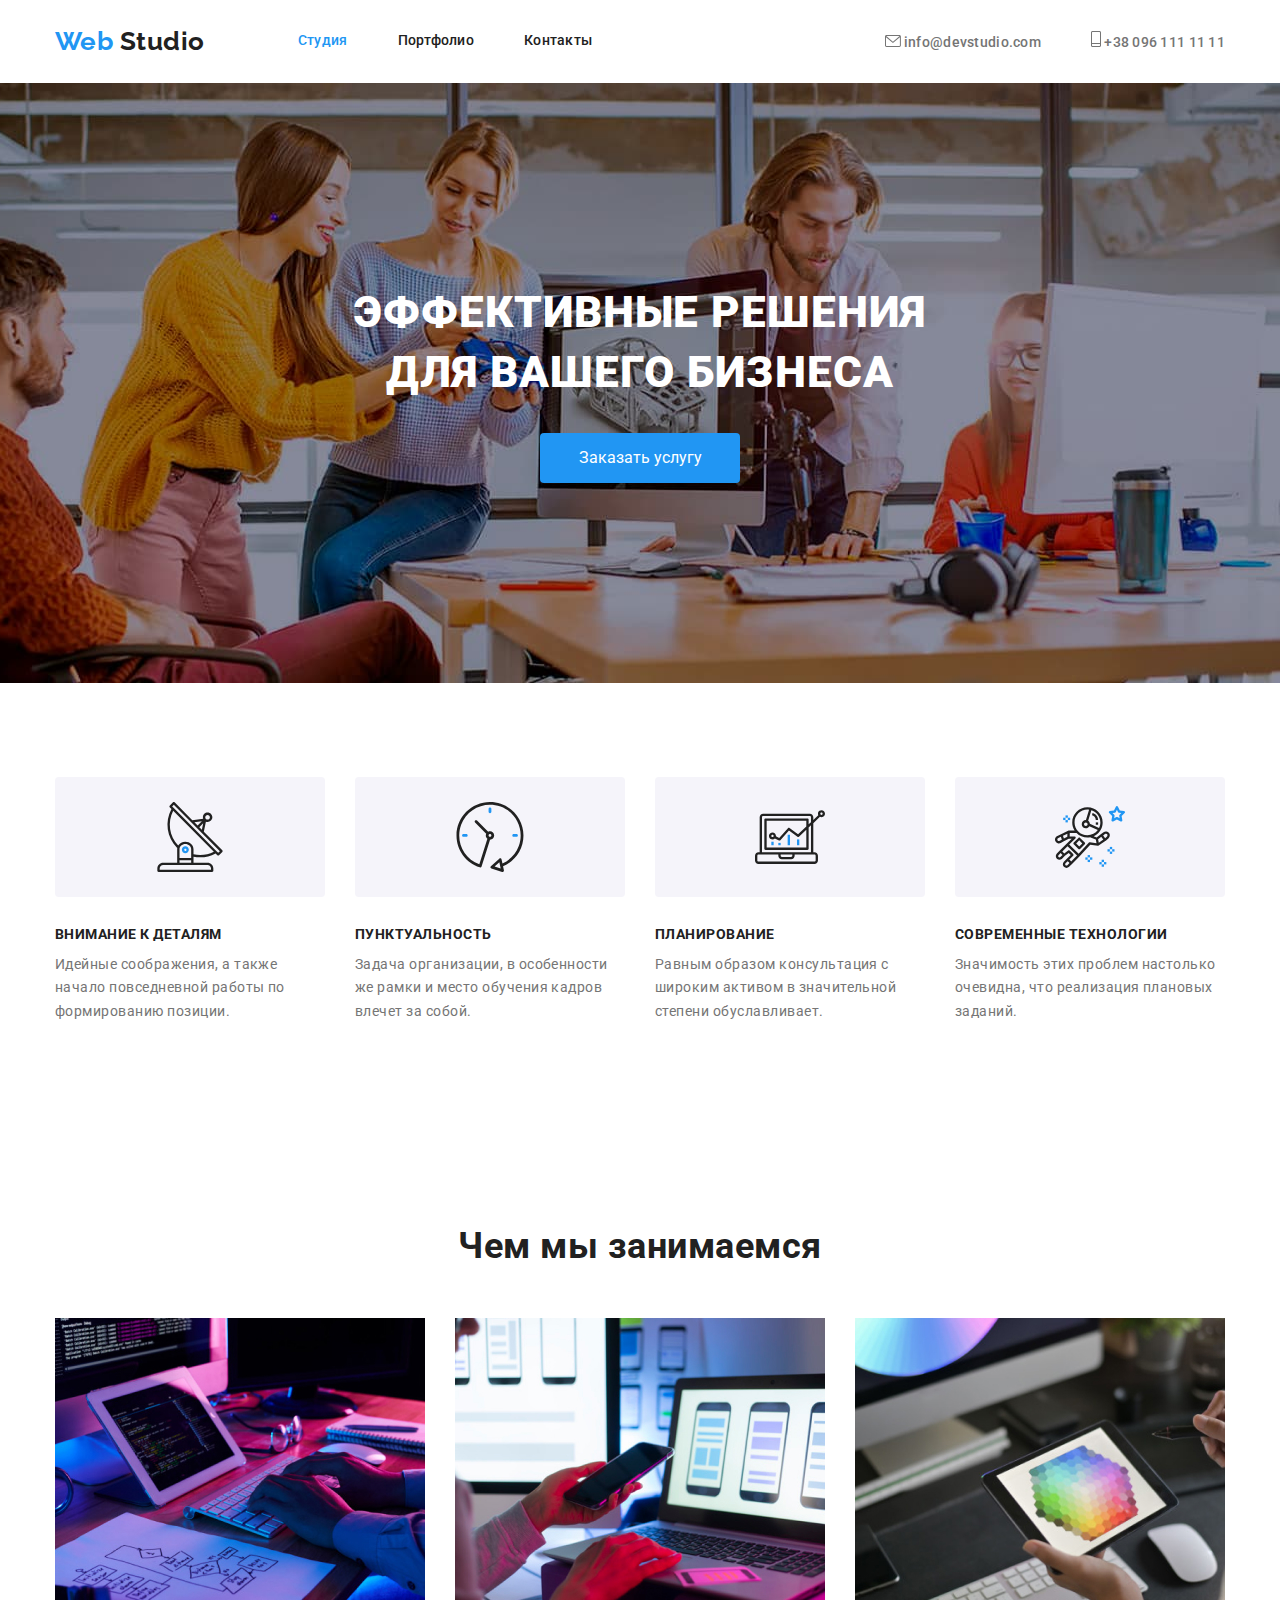
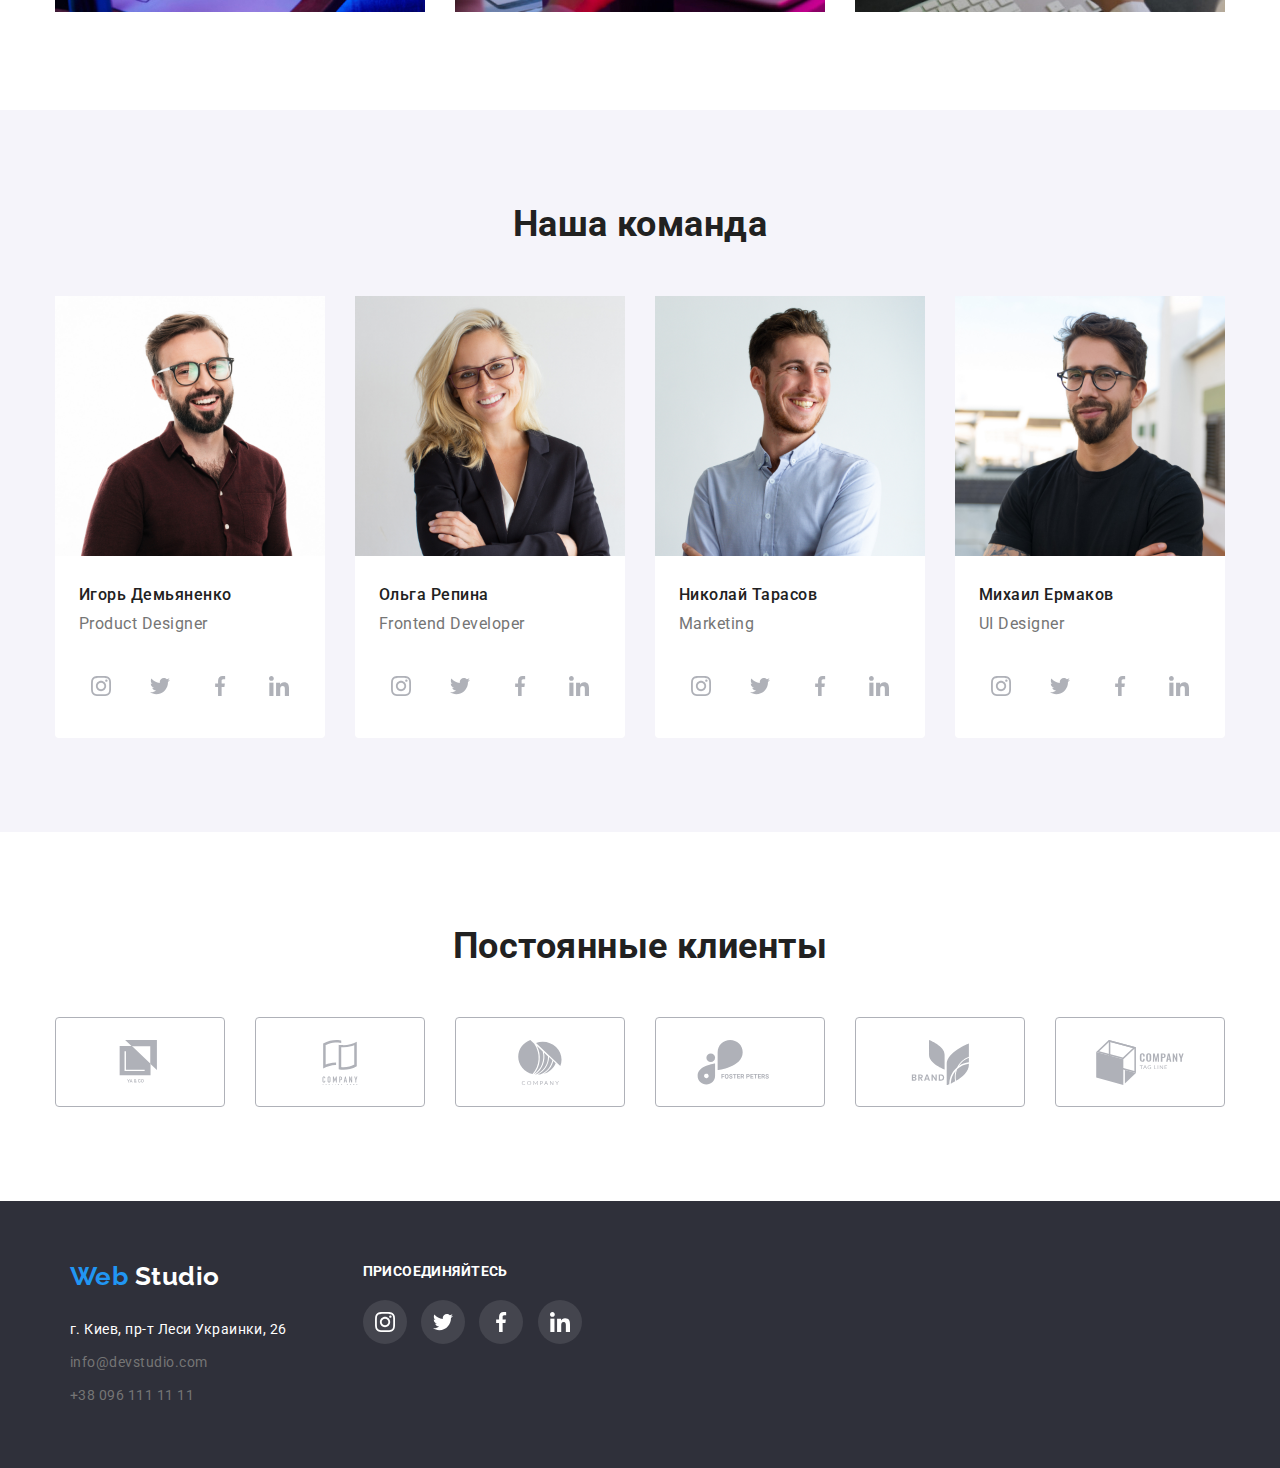
==== index.html @ 939cf26d "add5" ====
<!DOCTYPE html>
<html lang="ru">

<head>
    <meta charset="UTF-8">
    <meta name="viewport" content="width=device-width, initial-scale=1.0">
    <title>Web-Studio</title>
    <link href="https://fonts.googleapis.com/css2?family=Raleway:wght@700&family=Roboto:wght@400;500;700;900&display=swap" rel="stylesheet">
    <link rel="stylesheet" href="https://cdnjs.cloudflare.com/ajax/libs/modern-normalize/1.0.0/modern-normalize.min.css" integrity="sha512-ISS7cAi1PEhQ8jnbJpJZMd29NlhNj4AWYyLOSp2CE/CsHxTCu+r+t0D2yoJudVrd0/8fTVPUVDzY5Tvli75u/g==" crossorigin="anonymous" />
    <link rel="stylesheet" href="./css/styles.css">
</head>

<body>
    <!--Шапка сайта-->

    <header>

        <div class="container flexin">
            <nav class="site-nav flexin">
                <a href="/" class="logo">
                    <p><span class="blue">Web</span> Studio</p>
                </a>

                <ul class="list pages">
                    <li class="pages-item"><a href="/" class="link current">Студия</a></li>
                    <li class="pages-item"><a href="./portfolio.html" class="link">Портфолио</a></li>
                    <li class="pages-item"><a href="" class="link">Контакты</a></li>
                </ul>
            </nav>


            <ul class="list contacts-first ">
                <li class="pages-item envelope">
                    <svg>
                        <use href="./images/sprite.svg#envelope"></use>
                    </svg>
                    <a href="mailto:info@devstudio.com" class="contacts-now ">info@devstudio.com</a>

                </li>

                <li class="pages-item phone">
                    <svg>
                        <use href="./images/sprite.svg#phone"></use>
                    </svg>
                    <a href="tel:+380961111111" class="contacts-now ">+38 096 111 11 11</a>
                </li>
            </ul>
        </div>


    </header>

    <main>
        <!--Герой-->
        <section class="hero">
            <div class="container">
                <h1 class="hero-title">Эффективные решения <br> для вашего бизнеса</h1>
                <button type="button" class="hero-button">Заказать услугу</button>
            </div>

        </section>

        <!--Отличительные особенности-->

        <section class="features">
            <div class="container ">
                <h2 class="features-title hidden">Что нас выделяет на фоне остальных:</h2>
                <ul class="list features-container">
                    <li class="features-card icon-first">
                        <h3 class="features-subtitle">Внимание к деталям</h3>
                        <p class="features-description">Идейные соображения, а также начало повседневной работы по формированию позиции.</p>
                    </li>

                    <li class="features-card icon-second">
                        <h3 class="features-subtitle">Пунктуальность</h3>
                        <p class="features-description">Задача организации, в особенности же рамки и место обучения кадров влечет за собой.</p>
                    </li>

                    <li class="features-card icon-third">
                        <h3 class="features-subtitle">Планирование</h3>
                        <p class="features-description">Равным образом консультация с широким активом в значительной степени обуславливает.</p>
                    </li>

                    <li class="features-card icon-fourth">
                        <h3 class="features-subtitle">Современные технологии</h3>
                        <p class="features-description">Значимость этих проблем настолько очевидна, что реализация плановых заданий.</p>
                    </li>
                </ul>
            </div>
        </section>


        <!-- Чем мы занимаемся -->

        <section class="specialisations">
            <div class="container">
                <h2 class="specialisations-title">Чем мы занимаемся</h2>
                <ul class="list specialisations-container">
                    <li class="specialisations-img">
                        <div><img src="./images/specialisation1.jpg" width="370" alt="десктопные приложения"></div>
                    </li>

                    <li class="specialisations-img">
                        <div><img src="./images/specialisation2.jpg" width="370" alt="мобильные приложения"></div>
                    </li>

                    <li class="specialisations-img">
                        <div><img src="./images/specialisation3.jpg" width="370" alt="дизайнерские решения"></div>
                    </li>
                </ul>
            </div>
        </section>


        <!--Наша команда-->

        <section class="team">
            <div class="container">
                <h2 class="team-title">Наша команда</h2>
                <ul class="list team-list">
                    <li class="team-card">
                        <img class="team-img" src="./images/team1.jpg" width="270" alt="наш дизайнер">
                        <div class="team-content">
                            <h3 class="team-name">Игорь Демьяненко</h3>
                            <p class="team-prof">Product Designer</p>
                            <ul class="list social-list">
                                <li>
                                    <a href="" class="social-list-link">
                                        <svg>
                                            <use href="./images/sprite.svg#instagram"></use>
                                        </svg>
                                    </a>
                                </li>
                                <li>
                                    <a href="" class="social-list-link ">
                                        <svg class="social-list__svg">
                                            <use href="./images/sprite.svg#twitter"></use>
                                        </svg>
                                    </a>
                                </li>
                                <li>
                                    <a href="" class="social-list-link ">
                                        <svg class="social-list__svg">
                                            <use href="./images/sprite.svg#facebook"></use>
                                        </svg>
                                    </a>
                                </li>
                                <li>
                                    <a href="" class="social-list-link ">
                                        <svg class="social-list__svg">
                                            <use href="./images/sprite.svg#linkedin"></use>
                                        </svg>
                                    </a>
                                </li>
                            </ul>
                        </div>
                    </li>

                    <li class="team-card">
                        <img class="team-img" src="./images/team2.jpg" width="270" alt="наш фронтэнд девелопер">
                        <div class="team-content">
                            <h3 class="team-name">Ольга Репина</h3>
                            <p class="team-prof">Frontend Developer</p>
                            <ul class="list social-list">
                                <li>
                                    <a href="" class="social-list-link">
                                        <svg>
                                            <use href="./images/sprite.svg#instagram"></use>
                                        </svg>
                                    </a>
                                </li>
                                <li>
                                    <a href="" class="social-list-link ">
                                        <svg class="social-list__svg">
                                            <use href="./images/sprite.svg#twitter"></use>
                                        </svg>
                                    </a>
                                </li>
                                <li>
                                    <a href="" class="social-list-link ">
                                        <svg class="social-list__svg">
                                            <use href="./images/sprite.svg#facebook"></use>
                                        </svg>
                                    </a>
                                </li>
                                <li>
                                    <a href="" class="social-list-link ">
                                        <svg class="social-list__svg">
                                            <use href="./images/sprite.svg#linkedin"></use>
                                        </svg>
                                    </a>
                                </li>
                            </ul>

                        </div>
                    </li>

                    <li class="team-card">
                        <img class="team-img" src="./images/team3.jpg" width="270" alt="наш маркетолог">
                        <div class="team-content">
                            <h3 class="team-name">Николай Тарасов</h3>
                            <p class="team-prof">Marketing</p>
                            <ul class="list social-list">
                                <li>
                                    <a href="" class="social-list-link">
                                        <svg>
                                            <use href="./images/sprite.svg#instagram"></use>
                                        </svg>
                                    </a>
                                </li>
                                <li>
                                    <a href="" class="social-list-link ">
                                        <svg class="social-list__svg">
                                            <use href="./images/sprite.svg#twitter"></use>
                                        </svg>
                                    </a>
                                </li>
                                <li>
                                    <a href="" class="social-list-link ">
                                        <svg class="social-list__svg">
                                            <use href="./images/sprite.svg#facebook"></use>
                                        </svg>
                                    </a>
                                </li>
                                <li>
                                    <a href="" class="social-list-link ">
                                        <svg class="social-list__svg">
                                            <use href="./images/sprite.svg#linkedin"></use>
                                        </svg>
                                    </a>
                                </li>
                            </ul>
                        </div>
                    </li>

                    <li class="team-card">
                        <img class="team-img" src="./images/team4.jpg" width="270" alt="наш UI дизайнер">
                        <div class="team-content">
                            <h3 class="team-name">Михаил Ермаков</h3>
                            <p class="team-prof">UI Designer</p>
                            <ul class="list social-list">
                                <li>
                                    <a href="" class="social-list-link">
                                        <svg>
                                            <use href="./images/sprite.svg#instagram"></use>
                                        </svg>
                                    </a>
                                </li>
                                <li>
                                    <a href="" class="social-list-link ">
                                        <svg class="social-list__svg">
                                            <use href="./images/sprite.svg#twitter"></use>
                                        </svg>
                                    </a>
                                </li>
                                <li>
                                    <a href="" class="social-list-link ">
                                        <svg class="social-list__svg">
                                            <use href="./images/sprite.svg#facebook"></use>
                                        </svg>
                                    </a>
                                </li>
                                <li>
                                    <a href="" class="social-list-link ">
                                        <svg class="social-list__svg">
                                            <use href="./images/sprite.svg#linkedin"></use>
                                        </svg>
                                    </a>
                                </li>
                            </ul>
                        </div>
                    </li>
                </ul>
            </div>
        </section>

        <!-- Наши клиенты -->
        <section class="clients">
            <div class="container">
                <h2 class="clients-title">Постоянные клиенты</h2>
                <ul class="list clients-list">
                    <li class="clients-card">
                        <a href="" aria-label="Первая компания"></a>
                        <svg class="cleint-size">
                            <use href="./images/sprite.svg#logo1"></use>
                        </svg>
                    </li>
                    <li class="clients-card">
                        <a href="" aria-label="Вторая компания"></a>
                        <svg class="cleint-size">
                            <use href="./images/sprite.svg#logo2"></use>
                        </svg>
                    </li>
                    <li class="clients-card">
                        <a href="" aria-label="Третья компания"></a>
                        <svg class="cleint-size">
                            <use href="./images/sprite.svg#logo3"></use>
                        </svg>
                    </li>
                    <li class="clients-card">
                        <a href="" aria-label="Четвертая компания"></a>
                        <svg class="cleint-size">
                            <use href="./images/sprite.svg#logo4"></use>
                        </svg>
                    </li>
                    <li class="clients-card">
                        <a href="" aria-label="Пятая компания"></a>
                        <svg class="cleint-size">
                            <use href="./images/sprite.svg#logo5"></use>
                        </svg>
                    </li>
                    <li class="clients-card">
                        <a href="" aria-label="Шестая компания"></a>
                        <svg class="cleint-size">
                            <use href="./images/sprite.svg#logo6"></use>
                        </svg>
                    </li>
                </ul>
            </div>
        </section>
    </main>

    <!--Подвал сайта-->

    <footer class="contacts-footer">
        <div class="general container">
            <div class="container ">
                <div class="footer-logo">
                    <a href="/" class="logo">
                        <p class="no-margin"><span class="blue">Web</span> <span class="white">Studio</span></p>
                    </a>
                </div>
                <address class="contacts">
                <div class="contacts-city"><span class="contacts-address">г. Киев, пр-т Леси Украинки, 26</span></div>
                <div class="footer-email"><a href="mailto:info@devstudio.com" class="contacts-email">info@devstudio.com</a></div> 
                <div class="footer-phone"><a href="tel:+380961111111" class="contacts-phone">+38 096 111 11 11</a></div>
            </address>
            </div>
            <div class="container">
                <b class="follow-text">присоединяйтесь</b>
                <ul class="list follow-list">
                    <li class="follow">
                        <a href="" class="social-link-footer">
                            <svg>
                                <use href="./images/sprite.svg#instagram-footer"></use>
                            </svg>
                        </a>
                    </li>
                    <li class="follow">
                        <a href="" class="social-link-footer">
                            <svg class="social-list__svg">
                                <use href="./images/sprite.svg#twitter-footer"></use>
                            </svg>
                        </a>
                    </li>
                    <li class="follow">
                        <a href="" class="social-link-footer">
                            <svg class="social-list__svg">
                                <use href="./images/sprite.svg#facebook-footer"></use>
                            </svg>
                        </a>
                    </li>
                    <li class="follow">
                        <a href="" class="social-link-footer">
                            <svg class="social-list__svg">
                                <use href="./images/sprite.svg#linkedin-footer"></use>
                            </svg>
                        </a>
                    </li>
                </ul>
            </div>
            <!-- TBD -->
            <div class="container">
            </div>
            <!-- TBD -->
            <div class="container">

            </div>
        </div>
    </footer>

</body>

</html>
---- css/styles.css ----
:root {
    --primery-white-color: #ffffff;
    --background-hero: #2F303A;
    --background-team: #F5F4FA;
    --background-specialisations: #E5E5E5;
    --background-footer: #2F303A;
    --background-portfolio: #F5F4FA;
    --blue-color: #2196F3;
    --font-black: #212121;
    --font-grey: #757575;
    --font-white: #FFFFFF;
}

body {
    color: var(--font-black);
    background-color: var(--primery-white-color);
    font-family: Roboto, sans-serif;
    letter-spacing: 0.03em;
    margin: 0;
}


/*========== Стили для странички index.html ==========*/


/* Утилиты */

.list {
    margin: 0;
    padding: 0;
    list-style: none;
}

.flexin {
    display: flex;
    align-items: center;
    justify-content: space-around;
}

.hidden {
    display: none;
}

.container {
    box-sizing: border-box;
    margin-left: auto;
    margin-right: auto;
    width: 1200px;
    padding-left: 15px;
    padding-right: 15px;
}

.logo {
    color: var(--font-black);
    font-family: Raleway;
    font-weight: 700;
    font-size: 26px;
    line-height: 1.19;
    text-decoration: none;
}

.logo .blue {
    color: var(--blue-color);
}

.logo .white {
    color: var(--font-white);
}

.pages {
    display: flex;
    margin-left: 93px;
}

.pages .pages-item:not(:last-child) {
    margin-right: 50px;
}

.pages-item {
    font-weight: 500;
}

.site-nav .link {
    display: block;
    padding-top: 32px;
    padding-bottom: 32px;
    color: var(--font-black);
    text-decoration: none;
}

.site-nav .link.current {
    color: var(--blue-color);
}

.site-nav .link:hover,
.site-nav .link:focus {
    color: var(--blue-color);
}

.pages,
.contacts-first {
    font-size: 14px;
    line-height: 1.14;
    letter-spacing: 0.02em;
}

.contacts-first {
    display: flex;
    margin-left: auto;
    align-items: baseline;
}

.contacts-first .pages-item:not(:last-child) {
    margin-right: 50px;
}

.contacts-first .contacts-now {
    color: var(--font-grey);
    text-decoration: none;
}

.contacts-first .current {
    color: var(--blue-color);
}

.contacts-first .contacts-now:hover,
.contacts-first .contacts-now:focus {
    color: var(--blue-color);
}

.envelope svg {
    width: 16px;
    height: 12px;
    fill: #757575;
    /* margin-right: 10px; */
}

.phone svg {
    width: 10px;
    height: 16px;
    margin-left: 0px;
    fill: #757575;
}

.envelope:hover svg {
    fill: var(--blue-color);
}

.phone:hover svg {
    fill: var(--blue-color);
}

.line {
    position: absolute;
    width: 100%;
    height: 0px;
    left: 0px;
    top: 80px;
    border: 1px solid #ECECEC;
}

.hero {
    background-position: center;
    /* background-color: #E5E5E5; */
    background-image: url("../images/Header1.jpg");
    background-repeat: no-repeat;
    max-width: 1600;
    display: flex;
    margin-bottom: 94px;
    text-align: center;
    letter-spacing: 0.06em;
}

.hero .hero-title {
    margin-top: 200px;
    margin-bottom: 30px;
    color: var(--font-white);
    font-weight: 900;
    font-size: 44px;
    line-height: 1.36;
    text-transform: uppercase;
}

.hero .hero-button {
    display: flex;
    display: inline-block;
    padding: 10px 32px;
    margin-bottom: 200px;
    align-items: center;
    text-align: center;
    border-radius: 4px;
    color: var(--font-white);
    background-color: var(--blue-color);
    font-family: inherit;
    font-size: 16px;
    line-height: 1.8;
    border: 1px solid transparent;
    width: 200px;
    height: 50px;
    cursor: pointer;
}

.features {
    padding-bottom: 94px;
}

.features-container {
    display: flex;
}

.features-card:not(:last-child) {
    margin-right: 30px;
}

.features-card {
    width: calc((100% - 90px) / 4);
}

.features-card::before {
    display: block;
    content: "";
    height: 120px;
    background: #F5F4FA;
    background-size: auto;
    background-repeat: no-repeat;
    background-position: center;
    border-radius: 4px;
    margin-bottom: 30px;
}

.icon-first::before {
    background-image: url("../images/svg/antenna.svg");
}

.icon-second::before {
    background-image: url("../images/svg/clock.svg");
}

.icon-third::before {
    background-image: url("../images/svg/diagram.svg");
}

.icon-fourth::before {
    background-image: url("../images/svg/astronaut.svg");
}

.features-title {
    margin-top: 0;
    text-align: center;
}

.features .features-subtitle {
    margin-bottom: 10px;
    margin-top: 0;
    color: var(--font-black);
    font-weight: 700;
    font-size: 14px;
    line-height: 1.14;
    text-transform: uppercase;
}

.features .features-description {
    margin-top: 0;
    color: var(--font-grey);
    font-weight: 400;
    font-size: 14px;
    line-height: 1.71;
}

.specialisations {
    padding-top: 94px;
    padding-bottom: 94px;
    background-color: var(--font-white);
}

.specialisations-container {
    display: flex;
}

.specialisations-img:not(:last-child) {
    width: calc((100% - 60px) / 3);
    margin-right: 30px;
}

.specialisations-title {
    margin-top: 0;
    margin-bottom: 50px;
    text-align: center;
}

.team-card {
    width: calc((100% - 90px) / 4);
}

.team-card:not(:last-child) {
    margin-right: 30px;
}

.team-list {
    display: flex;
}

.team .team-title {
    margin-top: 0px;
    margin-bottom: 50px;
}

.specialisations .specialisations-title,
.team .team-title,
.clients-title {
    color: var(--font-black);
    font-weight: 700;
    font-size: 36px;
    line-height: 1.16;
    text-align: center;
}

.team-img {
    display: block;
}

.team {
    padding-top: 94px;
    padding-bottom: 94px;
    background-color: var(--background-team);
}

.team .team-name {
    margin: 0 auto;
    margin-bottom: 10px;
    padding-top: 30px;
    color: var(--font-black);
    font-weight: 500;
    font-size: 16px;
    line-height: 1.18;
}

.team .team-prof {
    margin-top: 0;
    margin-bottom: 30px;
    font-weight: 400;
    font-size: 16px;
    line-height: 1.18;
    color: var(--font-grey);
}

.team-content {
    /* display: flexbox; */
    background: #FFFFFF;
    border-radius: 0px 0px 4px 4px;
    box-sizing: border-box;
    padding-left: 24px;
    padding-right: 24px;
}


/* Оформление иконок- соц сетей */

.social-list {
    display: flex;
    justify-content: space-between;
    padding-bottom: 30px;
}

.social-list-link {
    display: flex;
    justify-content: center;
    align-items: center;
    width: 44px;
    height: 44px;
    background-color: #ffffff;
    border-radius: 50%;
}

.social-list-link svg {
    width: 20px;
    height: 20px;
    fill: #AFB1B8;
}

.social-list-link:hover {
    background-color: var(--blue-color);
    fill: var(--font-white);
}

.social-list-link:hover svg {
    fill: var(--font-white);
}


/* Стили для footer */

.contacts-footer {
    background-color: var(--background-footer);
    padding-top: 60px;
    padding-bottom: 60px;
    display: flex;
    flex-direction: column;
}

.contacts {
    font-weight: 400;
    font-size: 14px;
    line-height: 1.7;
    font-style: normal;
    display: flex;
    flex-direction: column;
}

.contacts-city,
.footer-email {
    margin-top: 0;
    margin-bottom: 9px;
}

.footer-phone {
    margin-top: 0;
}

.contacts .contacts-address {
    color: var(--font-white);
}

.contacts .contacts-email,
.contacts .contacts-phone {
    color: var(--font-grey);
    text-decoration: none;
}

.no-margin {
    margin-top: 0;
}

.social-link-footer {
    display: flex;
    justify-content: center;
    align-items: center;
    width: 44px;
    height: 44px;
    background-color: rgba(255, 255, 255, 0.1);
    border-radius: 50%;
}

.social-link-footer svg {
    width: 20px;
    height: 20px;
}

.follow {
    display: inline-block;
    margin-right: 10px;
}

.general {
    display: flex;
    justify-content: flex-start;
}

.follow-text {
    font-weight: 700;
    font-size: 14px;
    line-height: 1.14;
    letter-spacing: 0.03em;
    text-transform: uppercase;
    color: var(--font-white);
}

.follow-list {
    margin-top: 20px;
}

.social-link-footer:hover {
    background-color: var(--blue-color);
}


/*======== Стили для странички portfolio.html =========*/


/* Кнопки */

.buttons-list {
    display: flex;
    margin-top: 0;
    margin-left: auto;
    justify-content: center;
}


/* Устанавливаем marginßright всем кнопкам, кроме последней */

.buttons-list .button-item:not(:last-child) {
    margin-right: 8px;
}

.buttons-title,
.works-title {
    margin-top: 0;
    margin-bottom: 50px;
    text-align: center;
}

.filter-block {
    padding-top: 94px;
    padding-bottom: 50px;
    text-decoration: none;
}

.filter-block .buttons-link {
    color: var(--font-black);
    background-color: var(--background-portfolio);
    font-family: inherit;
    padding: 6px 22px;
    font-family: inherit;
    font-weight: 500;
    font-size: 16px;
    line-height: 1.625;
    border-radius: 4px;
    margin-top: 0;
    margin-bottom: 50px;
}

.filter-block .buttons-link:hover,
.filter-block .buttons-link:focus {
    color: var(--font-white);
}

.filter-block .buttons-link:hover,
.filter-block .buttons-link:focus {
    background-color: var(--blue-color);
    cursor: pointer;
    box-shadow: 0px 3px 1px rgba(0, 0, 0, 0.1), 0px 1px 2px rgba(0, 0, 0, 0.08), 0px 2px 2px rgba(0, 0, 0, 0.12);
}

.filter-block .button-item {
    display: inline-block;
    text-decoration: none;
}

.buttons-link {
    border: 1px solid transparent;
}


/* Наши клиенты  */

.clients {
    padding-top: 94px;
    padding-bottom: 94px;
}

.clients-title {
    margin-top: 0;
    margin-bottom: 50px;
}

.clients-list {
    display: flex;
}

.clients-card {
    width: calc((100% - 150px) / 6);
    height: 90px;
    border: 1px solid #AFB1B8;
    box-sizing: border-box;
    border-radius: 4px;
    display: flex;
    justify-content: center;
    align-items: center;
    cursor: pointer;
}

.clients-card:not(:last-child) {
    margin-right: 30px;
}

.clients-card:hover {
    border-color: var(--blue-color);
}

.clients-card:hover svg {
    fill: var(--blue-color);
}

.cleint-size {
    width: 88.48px;
    height: 45.44px;
    fill: #AFB1B8;
}


/* Стили для портфолио */

.works {
    padding-bottom: 94px;
}

.works-card {
    display: flex;
    flex-wrap: wrap;
    /* margin-bottom: 30px; */
}

.works-card-elem {
    width: calc((100% - 60px) / 3);
    height: 404px;
    margin-bottom: 30px;
}

.works-card-elem:hover {
    box-shadow: 0px 1px 1px rgba(0, 0, 0, 0.12), 0px 4px 4px rgba(0, 0, 0, 0.06), 1px 4px 6px rgba(0, 0, 0, 0.16);
}


/* Каждый третий элемент без margin */

.works-card-elem:nth-child(3n) {
    margin-right: 0;
}


/* Три последних элемента с margin-bottom */


/* .works-card-elem:nth-last-child(-n + 3) {
    margin-bottom: 94px;
} */


/* Все кроме 3,6,9 имеют margin справа */

.works-card-elem:not(:nth-child(3n)) {
    margin-right: 30px;
}

.works .works-title {
    margin-top: 0;
}

.container-works {
    display: block;
    /* margin-bottom: 0; */
}

.works .works-subtitle {
    margin-top: 0;
    margin-bottom: 4px;
    color: var(--font-black);
    font-weight: 700;
    font-size: 18px;
    line-height: 2;
    letter-spacing: 0.06em;
}

.works .works-type {
    margin-top: 0;
    margin-bottom: 0px;
    color: var(--font-grey);
    font-weight: 400;
    font-size: 16px;
    line-height: 1.8;
}

.works .works-link {
    text-decoration: none;
    margin-left: 15px;
    margin-right: 15px;
}

.card-content {
    /* width: calc((100% - 60px) / 3); */
    /* width: 370px; */
    background: #FFFFFF;
    border: 1px solid #EEEEEE;
    box-sizing: border-box;
    padding-left: 24px;
    padding-right: 24px;
    padding-top: 20px;
    padding-bottom: 20px;
    /* margin-bottom: 30px; */
    margin-top: 0;
}
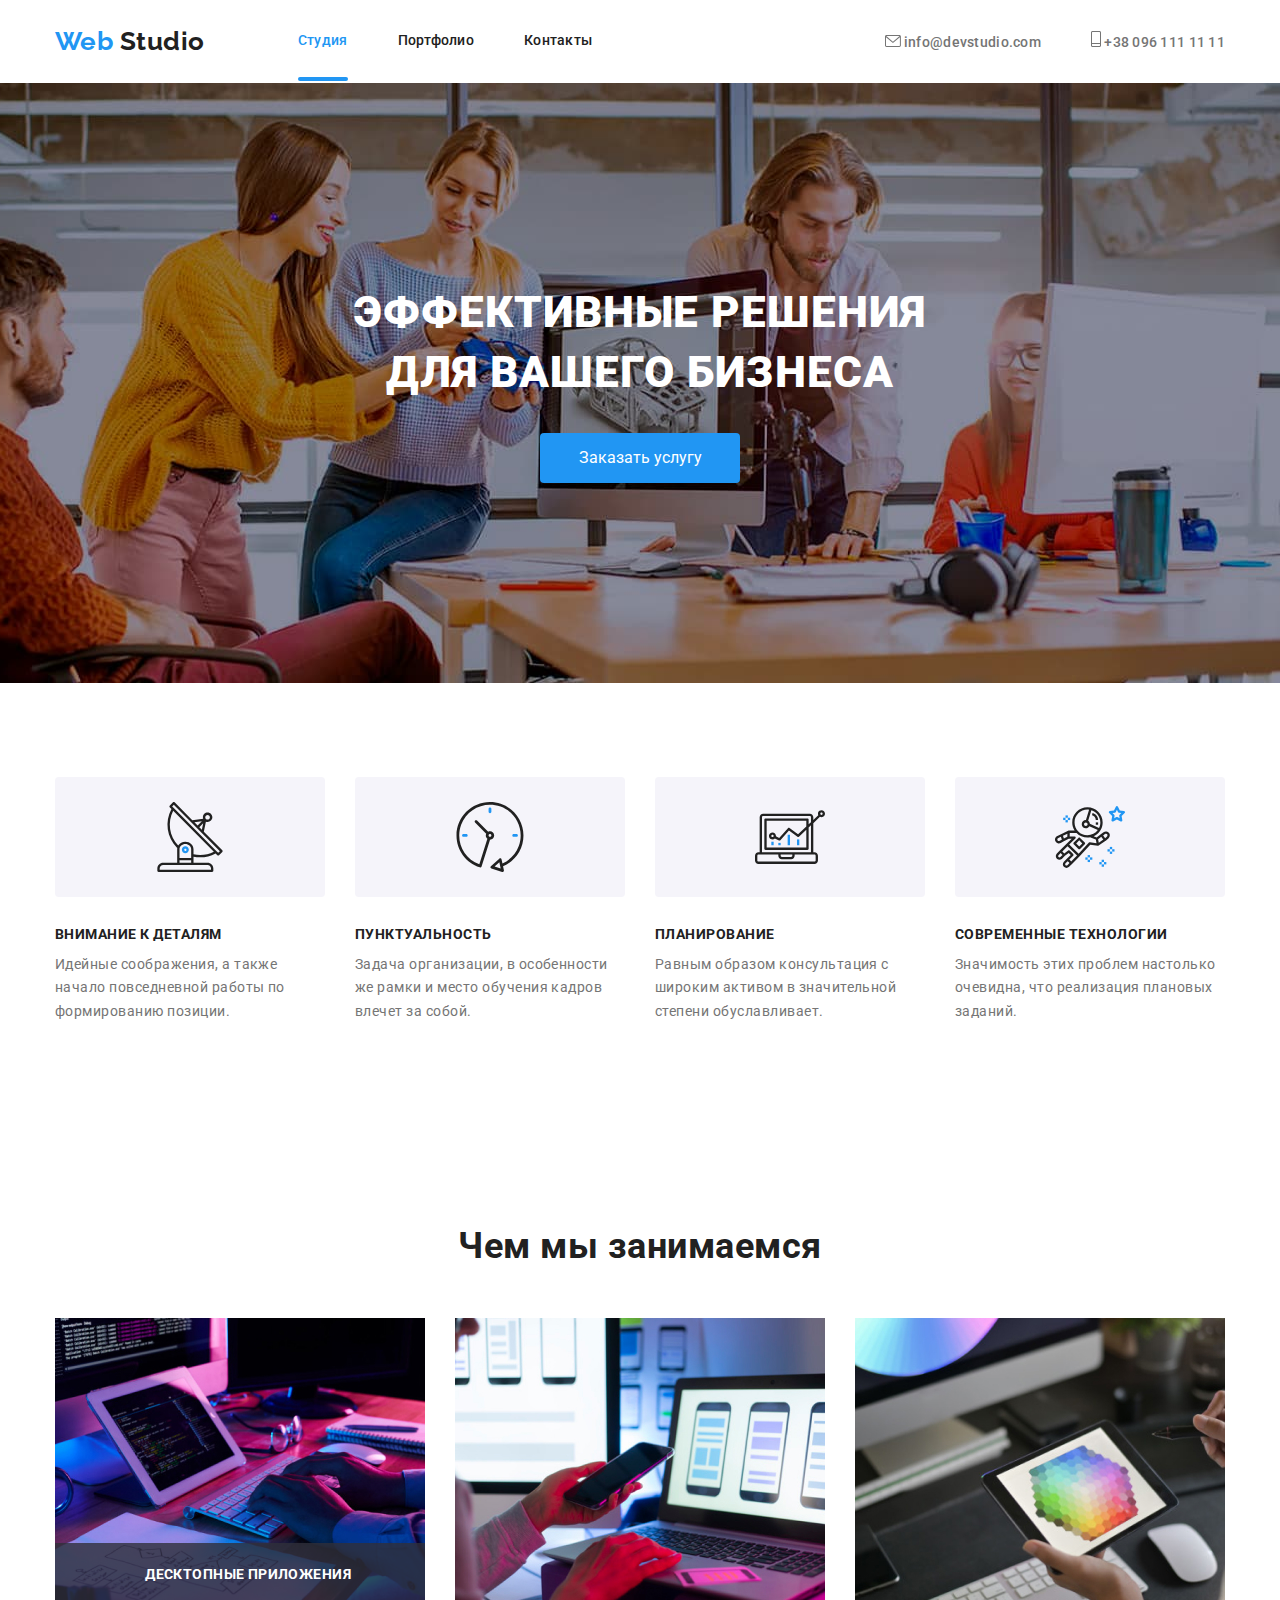
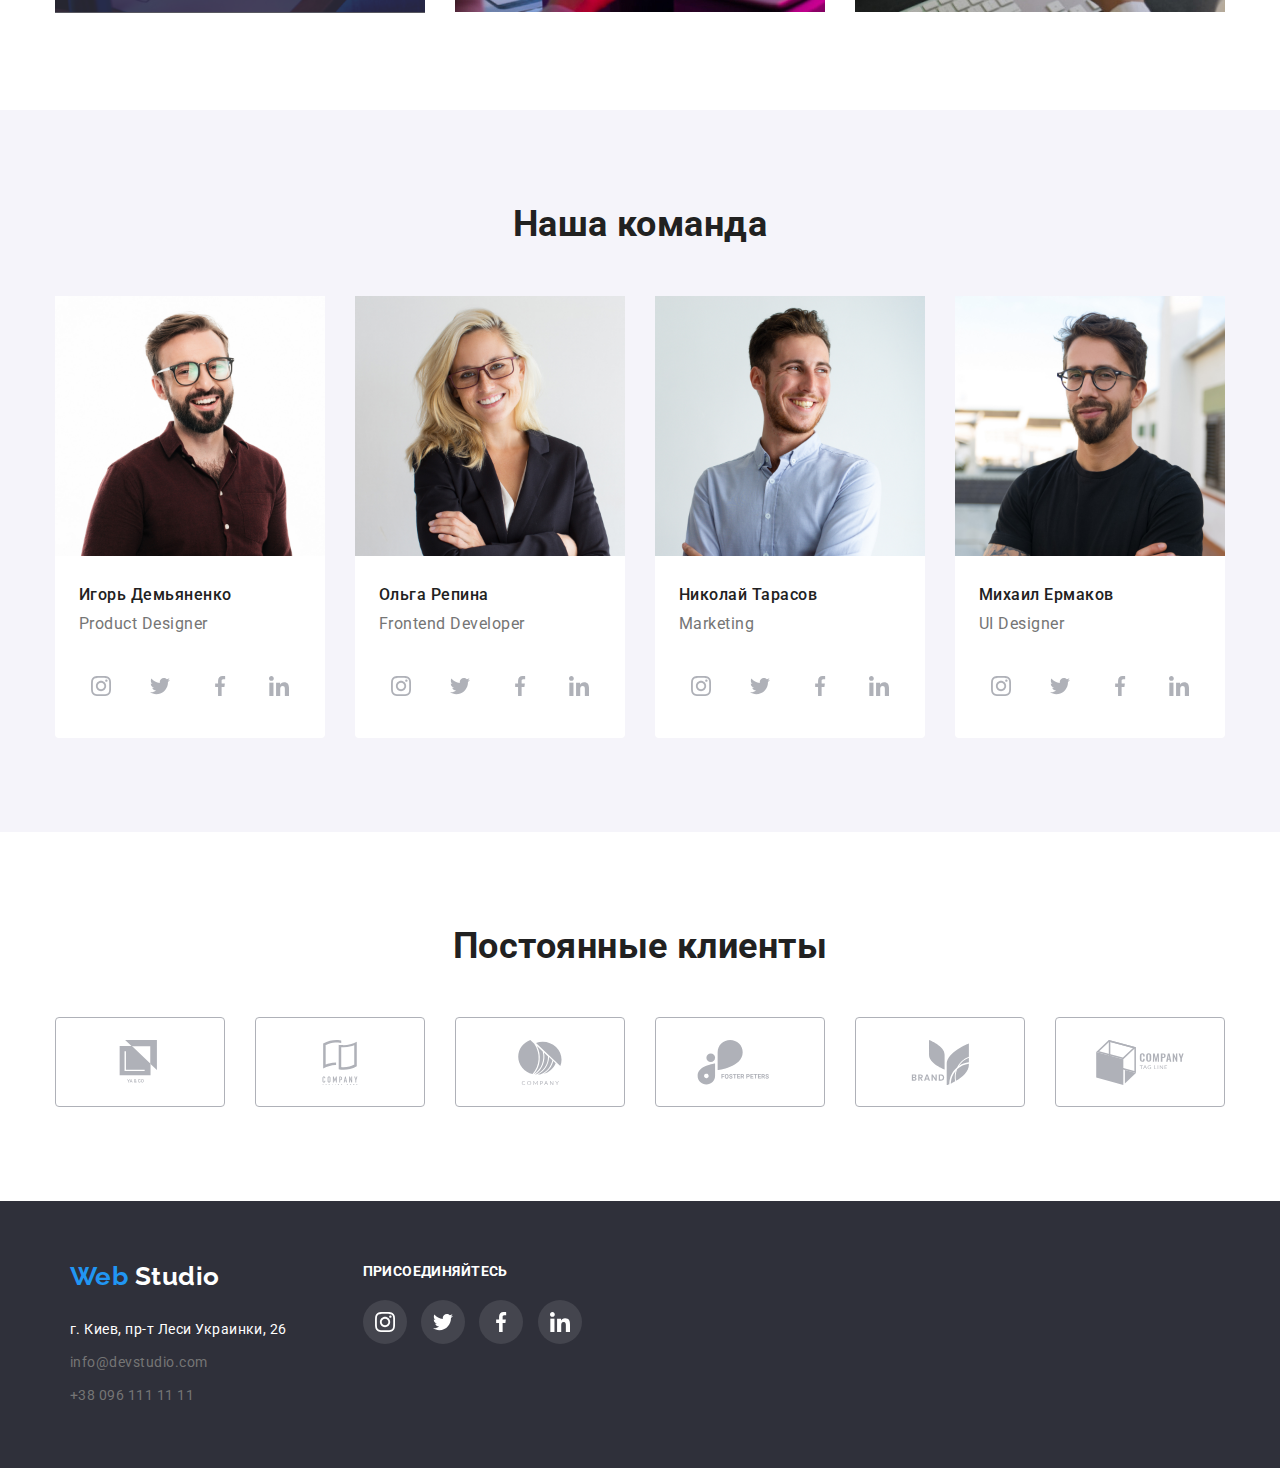
==== commit 238e8cff: "add 5" ====
--- a/index.html
+++ b/index.html
@@ -55,7 +55,7 @@
         <section class="hero">
             <div class="container">
                 <h1 class="hero-title">Эффективные решения <br> для вашего бизнеса</h1>
-                <button type="button" class="hero-button">Заказать услугу</button>
+                <button type="button" data-modal-open class="hero-button">Заказать услугу</button>
             </div>
 
         </section>
@@ -97,6 +97,9 @@
                 <h2 class="specialisations-title">Чем мы занимаемся</h2>
                 <ul class="list specialisations-container">
                     <li class="specialisations-img">
+                        <div class="specialisations-overlay">
+                            <p class="specialisations-overlay-text">Десктопные приложения</p>
+                        </div>
                         <div><img src="./images/specialisation1.jpg" width="370" alt="десктопные приложения"></div>
                     </li>
 
@@ -379,6 +382,17 @@
         </div>
     </footer>
 
+    <div class="backdrop is-hidden" data-modal>
+        <div class="modal">
+            <button type="button" data-modal-close class="close-modal">
+                 <svg>
+                    <use href="./images/sprite.svg#x"></use>
+                </svg> 
+            </button>
+        </div>
+    </div>
+
+    <script src="./js/modal.js"></script>
 </body>
 
 </html>--- a/css/styles.css
+++ b/css/styles.css
@@ -78,6 +78,19 @@
 
 .pages-item {
     font-weight: 500;
+    position: relative;
+}
+
+.pages .current::after {
+    content: '';
+    display: block;
+    width: 100%;
+    height: 4px;
+    background: #2196F3;
+    position: absolute;
+    border-radius: 2px;
+    bottom: 0;
+    left: 0;
 }
 
 .site-nav .link {
@@ -86,6 +99,7 @@
     padding-bottom: 32px;
     color: var(--font-black);
     text-decoration: none;
+    transition: color 250ms cubic-bezier(0.4, 0, 0.2, 1);
 }
 
 .site-nav .link.current {
@@ -273,6 +287,44 @@
     background-color: var(--font-white);
 }
 
+
+/* .specialisations-overlay::before {
+    position: absolute;
+    left: 0;
+    top: 0;
+} */
+
+.specialisations-img {
+    position: relative;
+}
+
+.specialisations-overlay::before {
+    position: absolute;
+    display: inline-block;
+    opacity: 0.8;
+    content: '';
+    width: 370px;
+    height: 70px;
+    top: 225px;
+    /* left: 0;*/
+    /* bottom: 0px; */
+    background-color: rgb(47, 48, 58);
+}
+
+.specialisations-overlay-text {
+    position: absolute;
+    top: 235px;
+    right: 20%;
+    opacity: 1;
+    font-weight: 700;
+    font-size: 14px;
+    line-height: 1.14;
+    text-align: center;
+    letter-spacing: 0.03em;
+    text-transform: uppercase;
+    color: var(--font-white);
+}
+
 .specialisations-container {
     display: flex;
 }
@@ -287,6 +339,9 @@
     margin-bottom: 50px;
     text-align: center;
 }
+
+
+/* Наша команда */
 
 .team-card {
     width: calc((100% - 90px) / 4);
@@ -370,12 +425,14 @@
     height: 44px;
     background-color: #ffffff;
     border-radius: 50%;
+    transition: background-color 250ms cubic-bezier(0.4, 0, 0.2, 1);
 }
 
 .social-list-link svg {
     width: 20px;
     height: 20px;
     fill: #AFB1B8;
+    transition: fill 250ms cubic-bezier(0.4, 0, 0.2, 1);
 }
 
 .social-list-link:hover {
@@ -385,6 +442,55 @@
 
 .social-list-link:hover svg {
     fill: var(--font-white);
+}
+
+
+/* Наши клиенты  */
+
+.clients {
+    padding-top: 94px;
+    padding-bottom: 94px;
+}
+
+.clients-title {
+    margin-top: 0;
+    margin-bottom: 50px;
+}
+
+.clients-list {
+    display: flex;
+}
+
+.clients-card {
+    width: calc((100% - 150px) / 6);
+    height: 90px;
+    border: 1px solid #AFB1B8;
+    box-sizing: border-box;
+    border-radius: 4px;
+    display: flex;
+    justify-content: center;
+    align-items: center;
+    cursor: pointer;
+    transition: border-color 250ms cubic-bezier(0.4, 0, 0.2, 1);
+}
+
+.clients-card:not(:last-child) {
+    margin-right: 30px;
+}
+
+.clients-card:hover {
+    border-color: var(--blue-color);
+}
+
+.clients-card:hover svg {
+    fill: var(--blue-color);
+}
+
+.cleint-size {
+    width: 88.48px;
+    height: 45.44px;
+    fill: #AFB1B8;
+    transition: fill 250ms cubic-bezier(0.4, 0, 0.2, 1);
 }
 
 
@@ -439,6 +545,7 @@
     height: 44px;
     background-color: rgba(255, 255, 255, 0.1);
     border-radius: 50%;
+    transition: background-color 250ms cubic-bezier(0.4, 0, 0.2, 1);
 }
 
 .social-link-footer svg {
@@ -518,6 +625,8 @@
     border-radius: 4px;
     margin-top: 0;
     margin-bottom: 50px;
+    transition: background-color 250ms cubic-bezier(0.4, 0, 0.2, 1);
+    transition: color 250ms cubic-bezier(0.4, 0, 0.2, 1);
 }
 
 .filter-block .buttons-link:hover,
@@ -542,53 +651,6 @@
 }
 
 
-/* Наши клиенты  */
-
-.clients {
-    padding-top: 94px;
-    padding-bottom: 94px;
-}
-
-.clients-title {
-    margin-top: 0;
-    margin-bottom: 50px;
-}
-
-.clients-list {
-    display: flex;
-}
-
-.clients-card {
-    width: calc((100% - 150px) / 6);
-    height: 90px;
-    border: 1px solid #AFB1B8;
-    box-sizing: border-box;
-    border-radius: 4px;
-    display: flex;
-    justify-content: center;
-    align-items: center;
-    cursor: pointer;
-}
-
-.clients-card:not(:last-child) {
-    margin-right: 30px;
-}
-
-.clients-card:hover {
-    border-color: var(--blue-color);
-}
-
-.clients-card:hover svg {
-    fill: var(--blue-color);
-}
-
-.cleint-size {
-    width: 88.48px;
-    height: 45.44px;
-    fill: #AFB1B8;
-}
-
-
 /* Стили для портфолио */
 
 .works {
@@ -598,7 +660,6 @@
 .works-card {
     display: flex;
     flex-wrap: wrap;
-    /* margin-bottom: 30px; */
 }
 
 .works-card-elem {
@@ -612,19 +673,19 @@
 }
 
 
+/* Три последних элемента с margin-bottom */
+
+
+/* .works-card-elem:nth-last-child(-n + 3) {
+margin-bottom: 94px;
+} */
+
+
 /* Каждый третий элемент без margin */
 
 .works-card-elem:nth-child(3n) {
     margin-right: 0;
 }
-
-
-/* Три последних элемента с margin-bottom */
-
-
-/* .works-card-elem:nth-last-child(-n + 3) {
-    margin-bottom: 94px;
-} */
 
 
 /* Все кроме 3,6,9 имеют margin справа */
@@ -663,13 +724,61 @@
 
 .works .works-link {
     text-decoration: none;
-    margin-left: 15px;
-    margin-right: 15px;
+}
+
+.card-thumb {
+    position: relative;
+    overflow: hidden;
+}
+
+.works-card-elem:hover::before {
+    opacity: 0.9;
+}
+
+.works-link:hover .card-thumb::before {
+    transform: translateY(0);
+}
+
+
+/* .card-content:hover .card-thumb::before {
+transform: translateY(0);
+} */
+
+.works-card-elem:hover .card-overlay-text {
+    opacity: 0.9;
+    align-items: center;
+    transform: translateY(0);
+}
+
+.card-thumb::before {
+    position: absolute;
+    display: inline-block;
+    /* opacity: 0; */
+    content: '';
+    width: 100%;
+    height: 100%;
+    background-color: rgb(33, 150, 243);
+    transform: translateY(100%);
+    transition: transform 250ms cubic-bezier(0.4, 0, 0.2, 1);
+}
+
+.card-overlay-text {
+    position: absolute;
+    display: inline-block;
+    opacity: 0;
+    padding: 63px 24px;
+    font-weight: 400;
+    font-size: 18px;
+    line-height: 1.55;
+    letter-spacing: 0.03em;
+    color: var(--font-white);
+    margin-top: 0;
+    margin-bottom: 0;
+    transform: translateY(100%);
+    transition: transform 250ms cubic-bezier(0.4, 0, 0.2, 1);
 }
 
 .card-content {
-    /* width: calc((100% - 60px) / 3); */
-    /* width: 370px; */
     background: #FFFFFF;
     border: 1px solid #EEEEEE;
     box-sizing: border-box;
@@ -677,6 +786,55 @@
     padding-right: 24px;
     padding-top: 20px;
     padding-bottom: 20px;
-    /* margin-bottom: 30px; */
-    margin-top: 0;
+    margin-top: 0;
+}
+
+
+/* Модальное окно */
+
+.backdrop {
+    position: fixed;
+    top: 0;
+    left: 0;
+    width: 100%;
+    height: 100%;
+    background-color: rgba(0, 0, 0, 0.2);
+    transition: all 250ms cubic-bezier(0.4, 0, 0.2, 1);
+}
+
+.modal {
+    position: absolute;
+    top: 50%;
+    left: 50%;
+    transform: translate(-50%, -50%);
+    width: 528px;
+    height: 581px;
+    background-color: var(--font-white);
+}
+
+.close-modal {
+    position: absolute;
+    top: 8px;
+    right: 8px;
+    cursor: pointer;
+    width: 30px;
+    height: 30px;
+    background-color: transparent;
+    border-radius: 50%;
+    border: 1px solid rgba(0, 0, 0, 0.1);
+}
+
+
+/* Прячем модальное окно*/
+
+.is-hidden {
+    opacity: 0;
+    visibility: hidden;
+    pointer-events: none;
+}
+
+.backdrop svg {
+    width: 11px;
+    height: 11px;
+    fill: #000000;
 }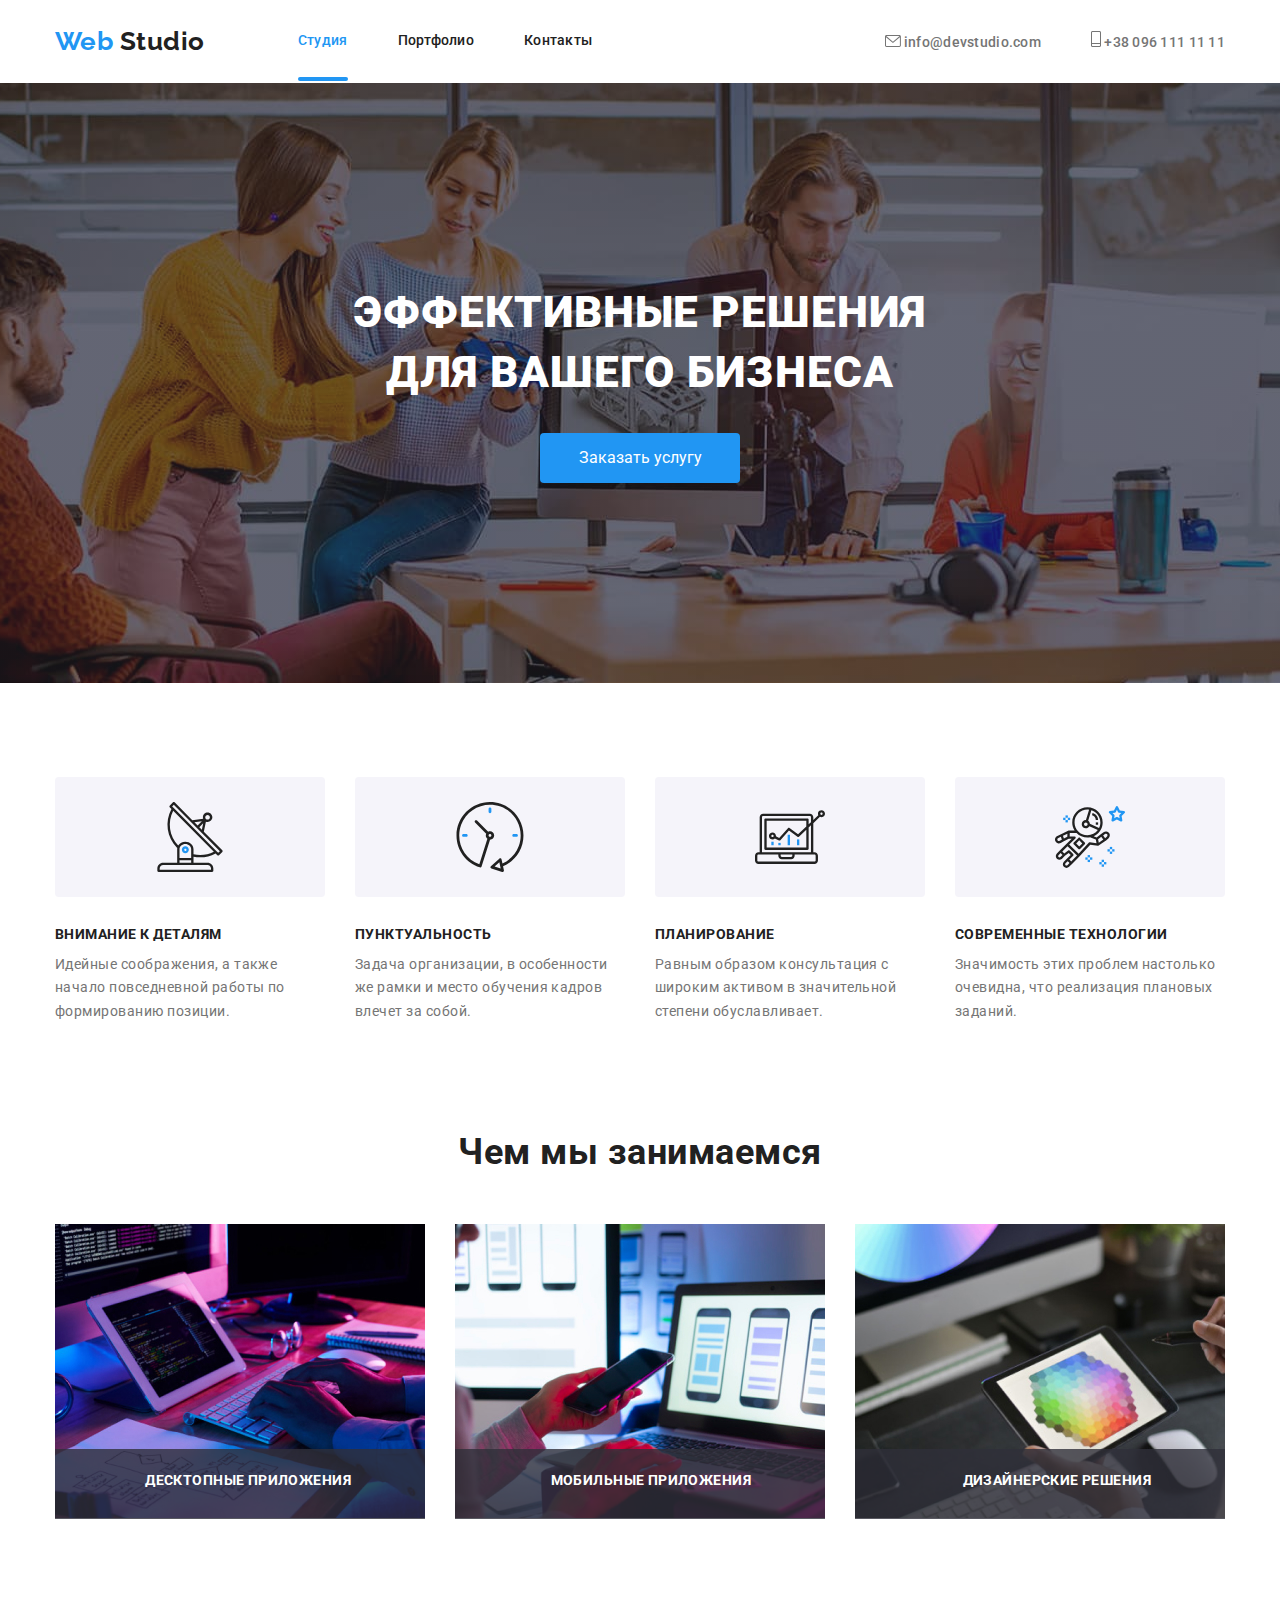
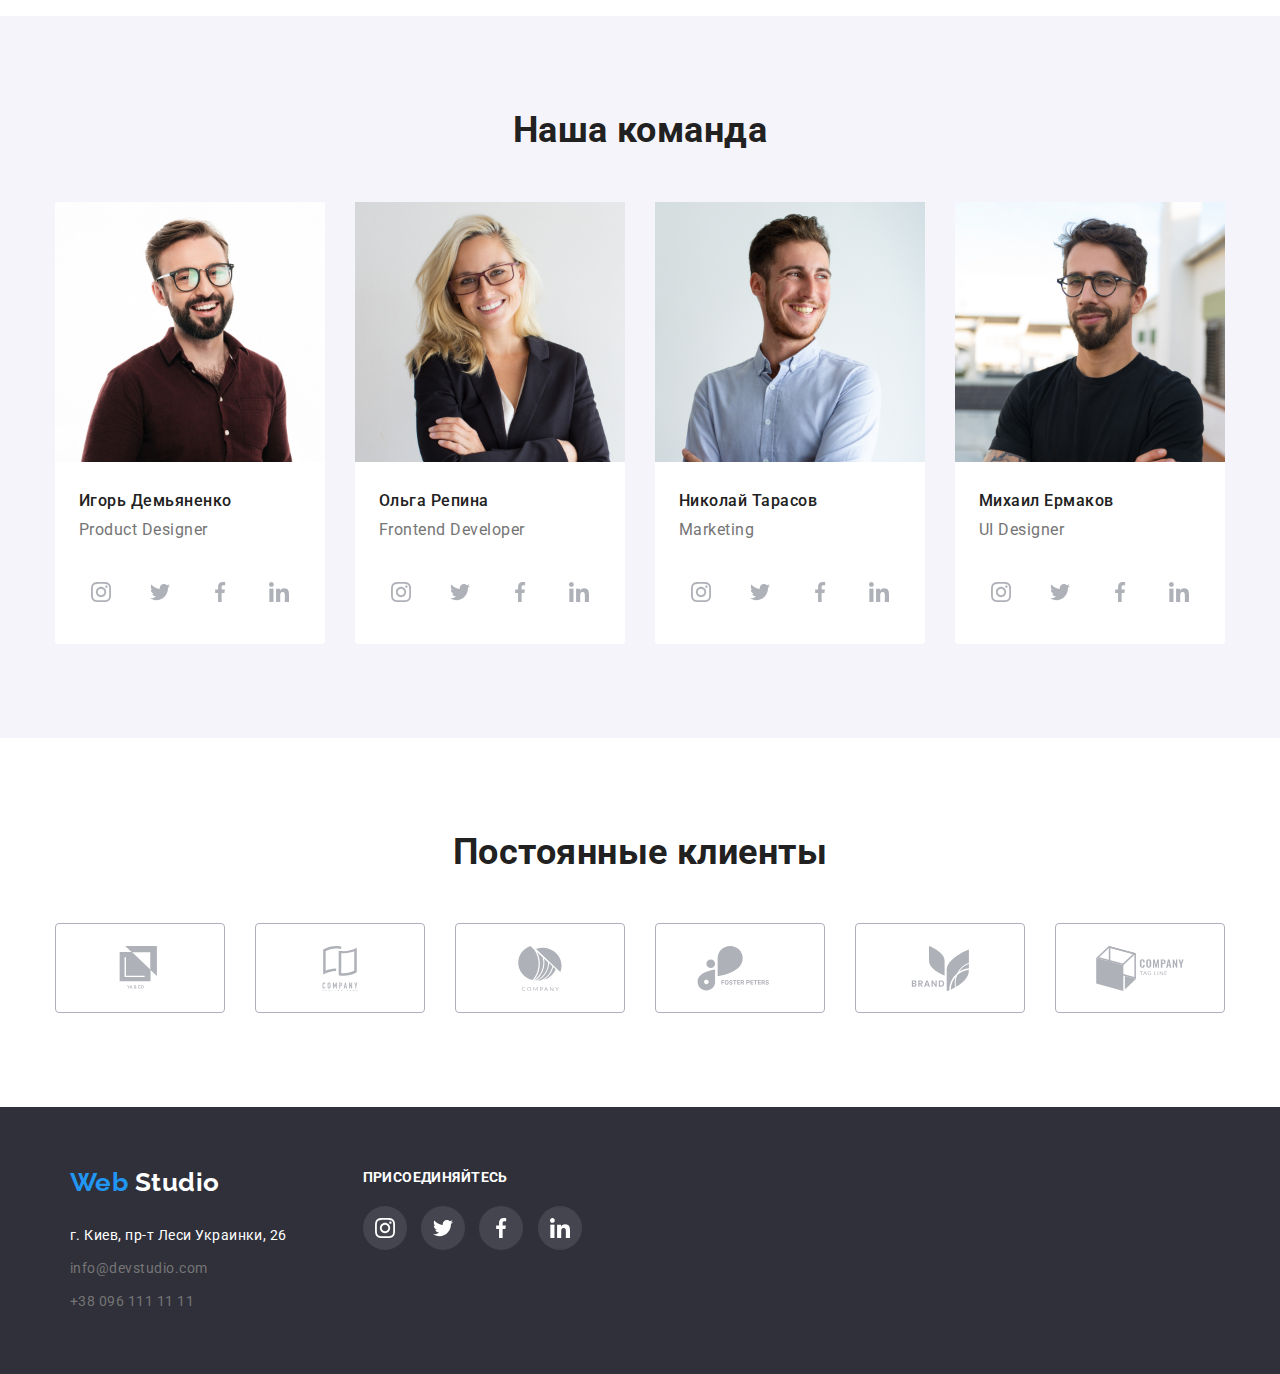
==== commit 80c2221e: "add 5" ====
--- a/index.html
+++ b/index.html
@@ -31,18 +31,22 @@
 
             <ul class="list contacts-first ">
                 <li class="pages-item envelope">
-                    <svg>
-                        <use href="./images/sprite.svg#envelope"></use>
-                    </svg>
-                    <a href="mailto:info@devstudio.com" class="contacts-now ">info@devstudio.com</a>
+
+                    <a href="mailto:info@devstudio.com" class="contacts-now ">
+                        <svg>
+                            <use href="./images/sprite.svg#envelope"></use>
+                        </svg> info@devstudio.com
+                    </a>
 
                 </li>
 
                 <li class="pages-item phone">
-                    <svg>
-                        <use href="./images/sprite.svg#phone"></use>
-                    </svg>
-                    <a href="tel:+380961111111" class="contacts-now ">+38 096 111 11 11</a>
+
+                    <a href="tel:+380961111111" class="contacts-now ">
+                        <svg>
+                            <use href="./images/sprite.svg#phone"></use>
+                        </svg> +38 096 111 11 11
+                    </a>
                 </li>
             </ul>
         </div>
@@ -100,15 +104,21 @@
                         <div class="specialisations-overlay">
                             <p class="specialisations-overlay-text">Десктопные приложения</p>
                         </div>
-                        <div><img src="./images/specialisation1.jpg" width="370" alt="десктопные приложения"></div>
+                        <img src="./images/specialisation1.jpg" width="370" alt="десктопные приложения">
                     </li>
 
                     <li class="specialisations-img">
-                        <div><img src="./images/specialisation2.jpg" width="370" alt="мобильные приложения"></div>
+                        <div class="specialisations-overlay">
+                            <p class="specialisations-overlay-text">Мобильные приложения</p>
+                        </div>
+                        <img src="./images/specialisation2.jpg" width="370" alt="мобильные приложения">
                     </li>
 
                     <li class="specialisations-img">
-                        <div><img src="./images/specialisation3.jpg" width="370" alt="дизайнерские решения"></div>
+                        <div class="specialisations-overlay">
+                            <p class="specialisations-overlay-text">Дизайнерские решения</p>
+                        </div>
+                        <img src="./images/specialisation3.jpg" width="370" alt="дизайнерские решения">
                     </li>
                 </ul>
             </div>
--- a/css/styles.css
+++ b/css/styles.css
@@ -146,7 +146,6 @@
     width: 16px;
     height: 12px;
     fill: #757575;
-    /* margin-right: 10px; */
 }
 
 .phone svg {
@@ -175,8 +174,7 @@
 
 .hero {
     background-position: center;
-    /* background-color: #E5E5E5; */
-    background-image: url("../images/Header1.jpg");
+    background-image: linear-gradient(to right, rgba(47, 48, 58, 0.4), rgba(47, 48, 58, 0.4)), url("../images/Header1.jpg");
     background-repeat: no-repeat;
     max-width: 1600;
     display: flex;
@@ -214,9 +212,10 @@
     cursor: pointer;
 }
 
-.features {
+
+/* .features {
     padding-bottom: 94px;
-}
+} */
 
 .features-container {
     display: flex;
@@ -731,18 +730,13 @@
     overflow: hidden;
 }
 
-.works-card-elem:hover::before {
+.works-card-elem:hover .card-thumb::before {
     opacity: 0.9;
 }
 
 .works-link:hover .card-thumb::before {
     transform: translateY(0);
 }
-
-
-/* .card-content:hover .card-thumb::before {
-transform: translateY(0);
-} */
 
 .works-card-elem:hover .card-overlay-text {
     opacity: 0.9;
@@ -753,7 +747,7 @@
 .card-thumb::before {
     position: absolute;
     display: inline-block;
-    /* opacity: 0; */
+    /* opacity: 1; */
     content: '';
     width: 100%;
     height: 100%;
